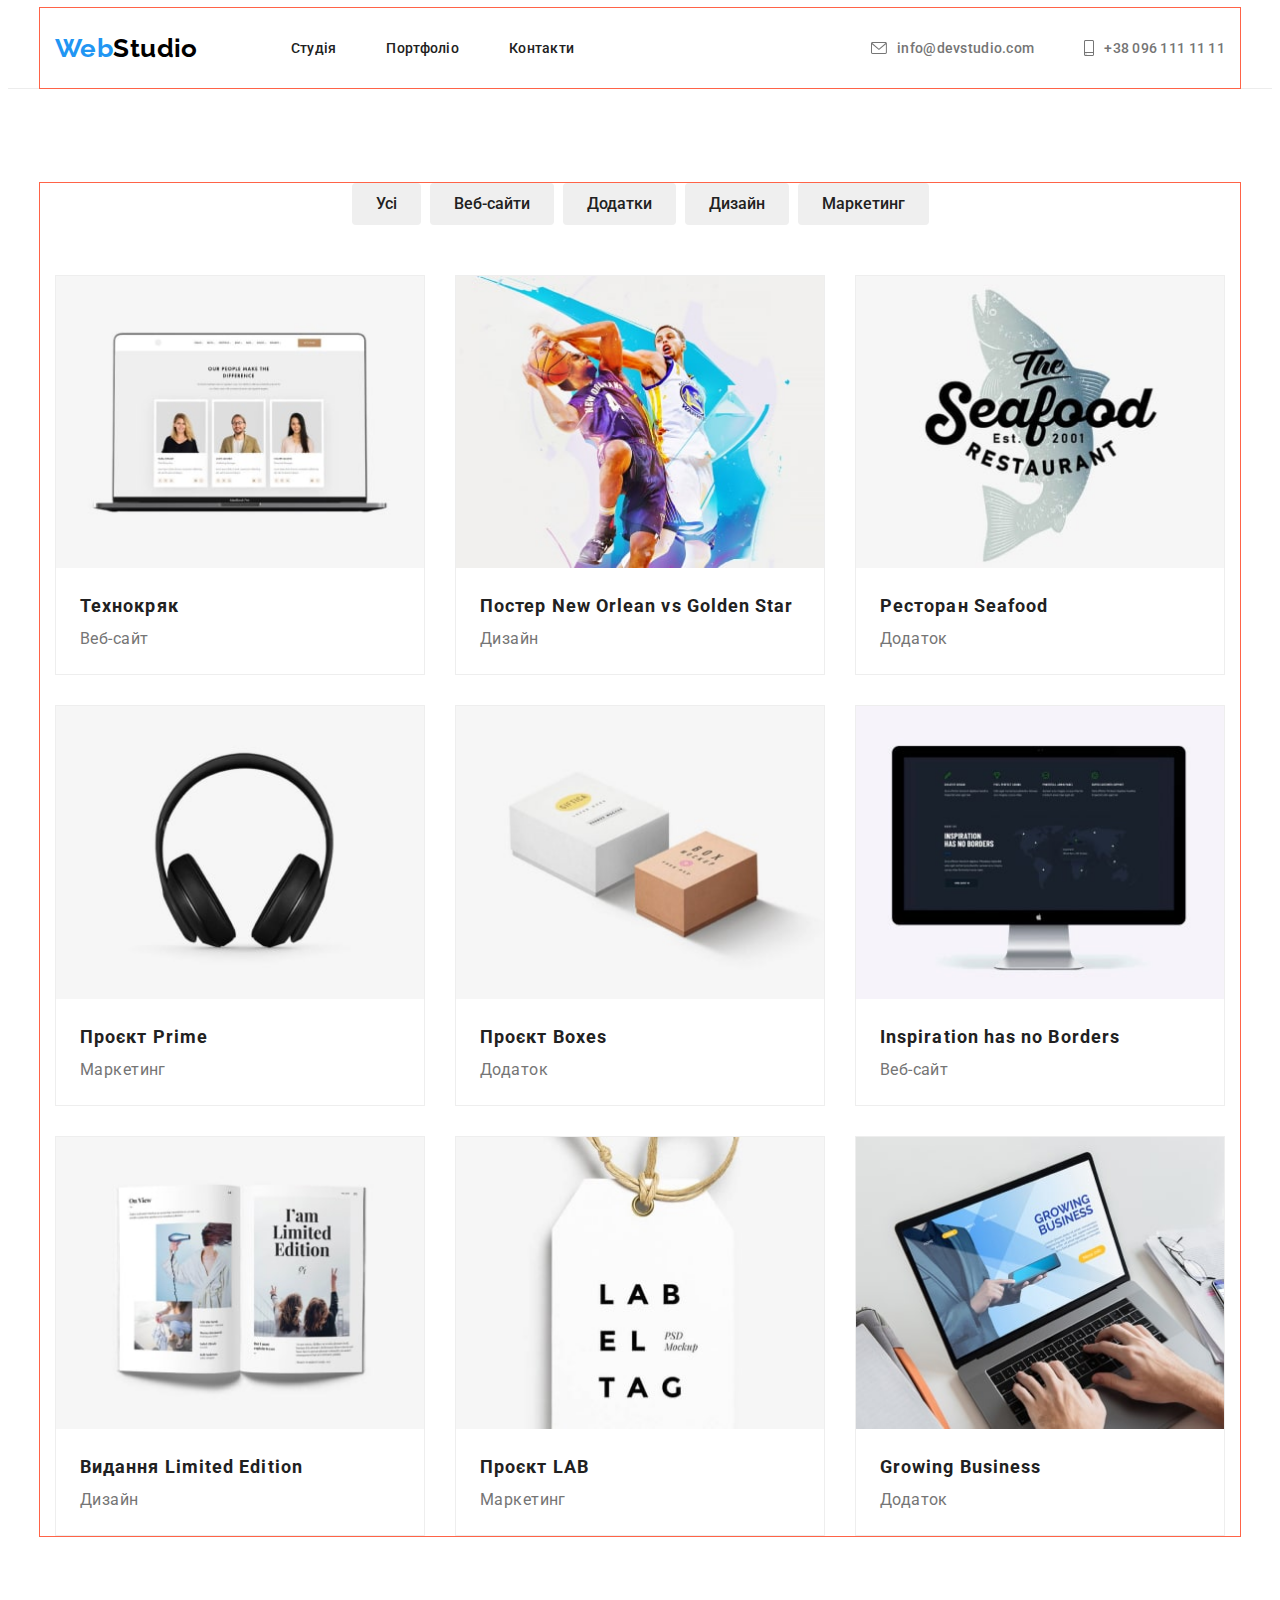
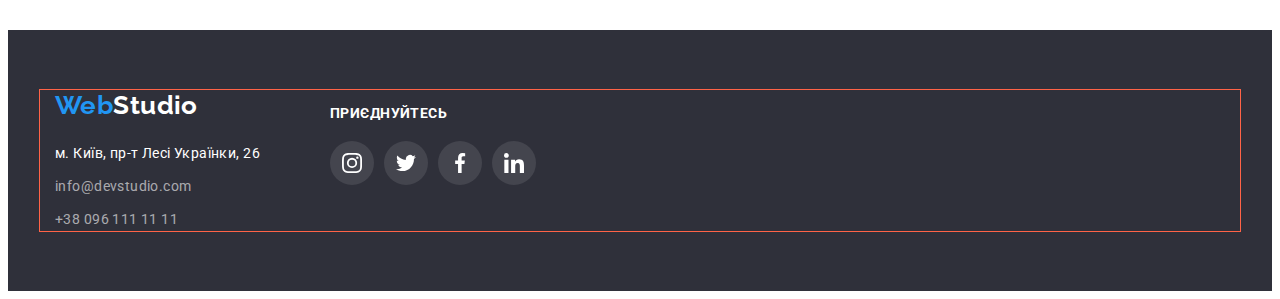
==== Portfolio.html @ 706e099c "add-hw5" ====
<!DOCTYPE html>
<html lang="uk">
  <head>
    <meta charset="UTF-8" />
    <meta http-equiv="X-UA-Compatible" content="IE=edge" />
    <meta name="viewport" content="width=<device-width>, initial-scale=1.0" />
    <title>WebStudio</title>

    <link rel="preconnect" href="https://fonts.googleapis.com" />
    <link rel="preconnect" href="https://fonts.gstatic.com" crossorigin />

    <link
      href="https://fonts.googleapis.com/css2?family=Raleway:wght@700&family=Roboto:wght@400;500;700;900&display=swap"
      rel="stylesheet"
    />
    <link
      rel="stylesheet"
      href="https://cdnjs.cloudflare.com/ajax/libs/modern-normalize/1.1.0/modern-normalize.min.css"
      integrity="sha512-wpPYUAdjBVSE4KJnH1VR1HeZfpl1ub8YT/NKx4PuQ5NmX2tKuGu6U/JRp5y+Y8XG2tV+wKQpNHVUX03MfMFn9Q=="
      crossorigin="anonymous"
      referrerpolicy="no-referrer"
    />

    <link rel="stylesheet" href="./css/style.css" />
  </head>
  <body>
    <header class="header">
      <div class="container header-container">
        <nav class="header-nav">
          <a class="header-logo link" href="./index.html"
            ><span class="logo-text">Web</span>Studio</a
          >

          <ul class="header-list list">
            <li class="header-item">
              <a class="header-link link current" href="./index.html">Студія</a>
            </li>
            <li class="header-item">
              <a class="header-link link" href="./Portfolio.html">Портфоліо</a>
            </li>
            <li class="header-item">
              <a class="header-link link" href="">Контакти</a>
            </li>
          </ul>
        </nav>

        <ul class="header-list list">
          <li class="header-item">
            <a class="header-contact link" href="mailto:info@devstudio.com"
              ><svg class="header-contact-icon" width="16" height="12">
                <use
                  href="./images/icon/symbol-defs.svg#icon-envelope"
                ></use></svg
              >info@devstudio.com</a
            >
          </li>
          <li class="header-item">
            <a class="header-contact link" href="tel:+380961111111"
              ><svg class="header-contact-icon" width="10" height="16">
                <use
                  href="./images/icon/symbol-defs.svg#icon-smartphone"
                ></use></svg
              >+38 096 111 11 11</a
            >
          </li>
        </ul>
      </div>
    </header>

    <main>
      <section class="menu section">
        <div class="container">
          <!-- Скрити h1 -->
          <h1 class="visually-hidden">Меню портфоліо</h1>
          <ul class="menu-list list">
            <li class="menu-item">
              <button class="menu-btn btn" type="button">Усі</button>
            </li>
            <li class="menu-item">
              <button class="menu-btn btn" type="button">Веб-сайти</button>
            </li>
            <li class="menu-item">
              <button class="menu-btn btn" type="button">Додатки</button>
            </li>
            <li class="menu-item">
              <button class="menu-btn btn" type="button">Дизайн</button>
            </li>
            <li class="menu-item">
              <button class="menu-btn btn" type="button">Маркетинг</button>
            </li>
          </ul>

          <ul class="project-list list">
            <li class="project-item">
              <a class="project-link link" href=""
                ><img
                  src="./images/website_1.jpg"
                  alt="Веб-сайт"
                  width="370"
                  height="294"
                />
                <div class="project-desc">
                  <h2 class="project-title">Технокряк</h2>
                  <p class="project-text">Веб-сайт</p>
                </div></a
              >
            </li>
            <li class="project-item">
              <a class="project-link link" href=""
                ><img
                  src="./images/design_1.jpg"
                  alt="Дизайн"
                  width="370"
                  height="294"
                />
                <div class="project-desc">
                  <h2 class="project-title">
                    Постер <span lang="en">New Orlean vs Golden Star</span>
                  </h2>
                  <p class="project-text">Дизайн</p>
                </div></a
              >
            </li>
            <li class="project-item">
              <a class="project-link link" href=""
                ><img
                  src="./images/addition_1.jpg"
                  alt="Додаток"
                  width="370"
                  height="294"
                />
                <div class="project-desc">
                  <h2 class="project-title">
                    Ресторан <span lang="en">Seafood</span>
                  </h2>
                  <p class="project-text">Додаток</p>
                </div></a
              >
            </li>
            <li class="project-item">
              <a class="project-link link" href=""
                ><img
                  src="./images/marketing_1.jpg"
                  alt="Маркетинг"
                  width="370"
                  height="294"
                />
                <div class="project-desc">
                  <h2 class="project-title">
                    Проєкт <span lang="en">Prime</span>
                  </h2>
                  <p class="project-text">Маркетинг</p>
                </div></a
              >
            </li>
            <li class="project-item">
              <a class="project-link link" href=""
                ><img
                  src="./images/addition_2.jpg"
                  alt="Додаток"
                  width="370"
                  height="294"
                />
                <div class="project-desc">
                  <h2 class="project-title">
                    Проєкт <span lang="en">Boxes</span>
                  </h2>
                  <p class="project-text">Додаток</p>
                </div></a
              >
            </li>
            <li class="project-item">
              <a class="project-link link" href=""
                ><img
                  src="./images/website_2.jpg"
                  alt="Веб-сайт"
                  width="370"
                  height="294"
                />
                <div class="project-desc">
                  <h2 class="project-title" lang="en">
                    Inspiration has no Borders
                  </h2>
                  <p class="project-text">Веб-сайт</p>
                </div></a
              >
            </li>
            <li class="project-item">
              <a class="project-link link" href=""
                ><img
                  src="./images/design_2.jpg"
                  alt="Дизайн"
                  width="370"
                  height="294"
                />
                <div class="project-desc">
                  <h2 class="project-title">
                    Видання <span lang="en">Limited Edition</span>
                  </h2>
                  <p class="project-text">Дизайн</p>
                </div></a
              >
            </li>
            <li class="project-item">
              <a class="project-link link" href=""
                ><img
                  src="./images/marketing_2.jpg"
                  alt="Маркетинг"
                  width="370"
                  height="294"
                />
                <div class="project-desc">
                  <h2 class="project-title">
                    Проєкт <span lang="en">LAB</span>
                  </h2>
                  <p class="project-text">Маркетинг</p>
                </div></a
              >
            </li>
            <li class="project-item">
              <a class="project-link link" href=""
                ><img
                  src="./images/addition_3.jpg"
                  alt="Додаток"
                  width="370"
                  height="294"
                />
                <div class="project-desc">
                  <h2 class="project-title" lang="en">Growing Business</h2>
                  <p class="project-text">Додаток</p>
                </div></a
              >
            </li>
          </ul>
        </div>
      </section>
    </main>

    <footer class="footer">
      <div class="container container-info">
        <div class="info">
          <a class="footer-logo link" href="./index.html"
            ><samp class="footer-text">Web</samp>Studio</a
          >
          <address class="footer-address">
            <ul class="footer-list list">
              <li class="footer-item">
                <a
                  class="footer-adr link"
                  href="https://goo.gl/maps/vTUk4ENbGue3DVL86"
                  target="_blank"
                  rel="noopenet noreferrer nofollow"
                  >м. Київ, пр-т Лесі Українки, 26</a
                >
              </li>
              <li class="footer-item">
                <a class="footer-contact link" href="mailto:info@devstudio.com"
                  >info@devstudio.com</a
                >
              </li>
              <li class="footer-item">
                <a class="footer-contact link" href="tel:+380961111111"
                  >+38 096 111 11 11</a
                >
              </li>
            </ul>
          </address>
        </div>

        <div class="join">
          <h2 class="footer-join">Приєднуйтесь</h2>
          <ul class="footer-join-list list">
            <li class="footer-join-item">
              <a class="footer-join-link" href=""
                ><svg class="footer-join-icon" width="20" height="20">
                  <use
                    href="./images/icon/symbol-defs.svg#icon-instagram"
                  ></use></svg
              ></a>
            </li>
            <li>
              <a class="footer-join-link" href=""
                ><svg class="footer-join-icon" width="20" height="20">
                  <use
                    href="./images/icon/symbol-defs.svg#icon-twitter"
                  ></use></svg
              ></a>
            </li>
            <li>
              <a class="footer-join-link" href=""
                ><svg class="footer-join-icon" width="20" height="20">
                  <use
                    href="./images/icon/symbol-defs.svg#icon-facebook"
                  ></use></svg
              ></a>
            </li>
            <li>
              <a class="footer-join-link" href=""
                ><svg class="footer-join-icon" width="20" height="20">
                  <use
                    href="./images/icon/symbol-defs.svg#icon-linkedin"
                  ></use></svg
              ></a>
            </li>
          </ul>
        </div>
      </div>
    </footer>
  </body>
</html>
---- css/style.css ----
:root {
  --main-font: "Raleway", sans-serif;
  --second-font: "Roboto", sans-serif;
  --main-color: #ffffff;
  --main-title-color: #212121;
  --accent-color: #2196f3;
  --second-color: #757575;
}

body {
  font-family: var(--second-font);
  font-size: 14px;
  letter-spacing: 0.03em;
  color: var(--main-title-color);
  background-color: var(--main-color);
}

/* reset */
html {
  box-sizing: border-box;
}
*,
*::after,
*::before {
  box-sizing: inherit;
}
/* Стили для обнуления верхних отступов у элементов */
h1,
h2,
h3,
h4,
h5,
h6,
p {
  margin: 0;
}
/* Класс для обнуления базовых свойств у списков (ul) */
.list {
  list-style: none;
  padding-left: 0;
  margin: 0;
}
/* Класс для обнуления базовых свойств у ссылок */
.link {
  text-decoration: none;
  color: inherit;
}
/* Свойства для корректного отображения картинок */
img {
  display: block;
  max-width: 100%;
  height: auto;
}
/* Свойства для обнуления курсива у address */
address {
  font-style: normal;
}

.container {
  width: 1200px;
  margin: 0 auto;
  padding: 0 15px;
  outline: 1px solid tomato;
}
.section {
  padding-top: 94px;
  padding-bottom: 94px;
}

.list {
  list-style: none;
}
.link {
  text-decoration: none;
}

/* HEADER */
.header {
  border-bottom: 1px solid #ececec;
}

.header-container,
.header-nav,
.header-list {
  display: flex;
  align-items: center;
}
.header-nav {
  margin-right: auto;
}

.header-logo {
  font-family: var(--main-font);
  font-weight: 700;
  font-size: 26px;
  line-height: calc(31 / 26);
  color: #000000;
  display: block;
  margin-right: 93px;
}

.logo-text {
  font-family: var(--main-font);
  font-weight: 700;
  font-size: 26px;
  line-height: calc(31 / 26);
  color: var(--accent-color);
}

.header-list {
  gap: 50px;
}

.header-link .current {
  color: var(--accent-color);
}

.header-list .header-contact {
  display: flex;
  align-items: center;
  gap: 10px;
}

.header-link,
.header-contact {
  font-weight: 500;
  line-height: calc(16 / 14);
  letter-spacing: 0.02em;
  color: var(--main-title-color);
  display: block;
  padding-top: 32px;
  padding-bottom: 32px;
}

.header-item {
}
.header-link:hover,
.header-link:focus,
.header-contact:hover,
.haeder-contact:focus,
.header-contact-icon:hover,
.header-contact-icon:focus {
  color: var(--accent-color);
}

.header-contact-icon {
  fill: currentColor;
}

.header-link {
}

.header-contact {
  color: var(--second-color);
}

/* HERO */
.hero {
  background-color: #2f303a;
  background-image: linear-gradient(
      rgba(47, 48, 58, 0.4),
      rgba(47, 48, 58, 0.4)
    ),
    url(../images/office.jpg);
  background-repeat: no-repeat;
  background-position: center;
  background-size: cover;
  max-width: 1600px;
  font-family: var(--second-font);
  padding-bottom: 200px;
  padding-top: 200px;
  margin: 0 auto;
  text-align: center;
}
.hero-title {
  display: flex;
  font-weight: 900;
  font-size: 44px;
  line-height: calc(60 / 44);
  text-align: center;
  letter-spacing: 0.06em;
  text-transform: uppercase;
  width: 696px;
  justify-content: center;
  margin-bottom: 30px;
  margin-left: auto;
  margin-right: auto;
  color: var(--main-color);
}

.hero-btn {
  font-weight: 700;
  font-size: 16px;
  line-height: calc(30 / 16);

  letter-spacing: 0.06em;
  box-shadow: 0px 4px 4px rgba(0, 0, 0, 0.15);
  border-radius: 4px;
  padding: 10px 32px;
  border: 0;
  color: var(--main-color);
  background-color: var(--accent-color);
}

.btn:hover,
.btn.focus {
}

/* ПЕРЕВАГИ */

.visually-hidden {
  position: absolute;
  white-space: nowrap;
  width: 1px;
  height: 1px;
  overflow: hidden;
  border: 0;
  padding: 0;
  clip: rect(0 0 0 0);
  clip-path: inset(50%);
  margin: -1px;
}

.work-list {
  display: flex;
  flex-wrap: wrap;
  gap: 30px;
}

.work-item {
}

.icon-antenna,
.icon-clock,
.icon-diagram,
.icon-astronaut {
  width: 70px;
  height: 70px;
}

.icon-svg {
  /* display: block;
  content: "";
  width: 270px; */
  height: 120px;
  background-color: #f5f4fa;
  border-radius: 4px;
  background-size: contain;
  background-repeat: no-repeat;
  background-position: center;
  margin-bottom: 30px;
  display: flex;
  align-items: center;
  justify-content: center;
}

.work-title {
  font-size: 14px;
  line-height: calc(16 / 14);
  text-transform: uppercase;
  margin-bottom: 10px;
}

.work-text {
  line-height: calc(24 / 14);
  color: var(--second-color);
  width: 270px;
}

/* ABOUT */

.about {
  padding-top: 0px;
}
.section-title {
  font-size: 36px;
  line-height: calc(42 / 36);
  text-align: center;
  margin-bottom: 50px;
}
.about-list {
  display: flex;
  justify-content: space-between;
}

.about-item {
}

/* TEAM */

.team {
  background: #f5f4fa;
}

.section-title {
  margin-bottom: 50px;
}

.team-list {
  display: flex;
  justify-content: space-between;
}

.team-item {
  background: var(--main-color);
  box-shadow: 0px 1px 3px rgba(0, 0, 0, 0.12), 0px 1px 1px rgba(0, 0, 0, 0.14),
    0px 2px 1px rgba(0, 0, 0, 0.2);
  border-radius: 0px 0px 4px 4px;
}

.team-text {
  padding-top: 30px;
  padding-bottom: 30px;
}

.team-name {
  font-weight: 500;
  font-size: 16px;
  line-height: calc(19 / 16);
  text-align: center;
  color: var(--main-title-color);
  margin-bottom: 10px;
}
.team-position {
  font-size: 16px;
  line-height: calc(19 / 16);
  text-align: center;
  color: var(--second-color);
  margin-bottom: 16px;
}

.team-soc-list {
  display: flex;
  justify-content: center;
  gap: 10px;
}

.team-soc-link {
  width: 44px;
  height: 44px;
  border-radius: 50%;
  display: flex;
  align-items: center;
  justify-content: center;
  color: #afb1b8;
}

.team-soc-icon {
  fill: currentColor;
}

.team-soc-link:hover,
.team-soc-link:focus {
  background-color: var(--accent-color);
  color: var(--main-color);
}

.team-soc-link:hover,
.team-soc-icon,
.team-soc-link:focus .team-soc-icon {
  fill: currentColor;
}

/* CLIENTS */

.clients {
  background-color: var(--main-color);
}

.clients-list {
  display: flex;
  justify-content: space-between;
}

.clients-item {
  width: 170px;
  height: 92px;
}
.clients-link {
  display: flex;
  align-items: center;
  justify-content: center;
  width: 100%;
  height: 100%;
  border: 1px solid #afb1b8;
  border-radius: 4px;
  color: #afb1b8;
}
.clients-icon {
  fill: currentColor;
}

.clients-icon:hover,
.clients-icon:focus {
  fill: var(--accent-color);
}

/* MENU */
.menu {
  font-family: var(--second-font);
}
.visually-hidden {
}
.menu-list {
  display: flex;
  justify-content: center;
  margin-bottom: 50px;
}

.menu-item:not(:last-child) {
  margin-right: 9px;
}
.menu-btn {
  cursor: pointer;
  font-family: var(--second-font);
  font-weight: 500;
  font-size: 16px;
  line-height: calc(26 / 16);
  text-align: center;
  color: var(--main-title-color);
  border-radius: 4px;
  gap: 8px;
  border-color: transparent;
  padding: 6px 22px;
}

.btn:hover,
.btn.focus {
  color: var(--main-color);
  background-color: var(--accent-color);
  box-shadow: 0px 3px 1px rgba(0, 0, 0, 0.1), 0px 1px 2px rgba(0, 0, 0, 0.08),
    0px 2px 2px rgba(0, 0, 0, 0.12);
}

/* PROJECT */

.project {
  font-family: var(--second-font);
}
.visually-hidden {
}
.project-list {
  display: flex;
  flex-wrap: wrap;
}
.list {
}
.project-item {
  width: calc((100% - 60px) / 3);
  margin-right: 30px;
  margin-bottom: 30px;
  border: 1px solid #eeeeee;
}

.project-item:nth-child(3n) {
  margin-right: 0;
}

.project-item:nth-last-child(-n + 3) {
  margin-bottom: 0;
}

.project-item:hover,
.project-item:focus {
  box-shadow: 0px 1px 1px rgba(0, 0, 0, 0.12), 0px 4px 4px rgba(0, 0, 0, 0.06),
    1px 4px 6px rgba(0, 0, 0, 0.16);
}
.link {
}

.project-desc {
  padding: 20px 24px;
}

.project-title {
  font-size: 18px;
  line-height: calc(36 / 18);
  letter-spacing: 0.06em;
  color: var(--main-title-color);
}
.project-text {
  font-size: 16px;
  line-height: calc(30 / 16);
  color: var(--second-color);
}

/* FOOTER */

.footer {
  background-color: #2f303a;
  padding-top: 60px;
  padding-bottom: 60px;
}

.container-info {
  display: flex;
}

.info,
.join {
  display: block;
  align-items: center;
  justify-content: start;
}
.info {
  margin-right: 70px;
}

.footer-logo {
  font-family: var(--main-font);
  font-weight: 700;
  font-size: 26px;
  display: block;
  line-height: calc(31 / 26);
  color: var(--main-color);
  margin-bottom: 20px;
}
.footer-text {
  font-family: var(--main-font);
  font-weight: 700;
  font-size: 26px;
  line-height: calc(31 / 26);
  color: var(--accent-color);
}
.footer-address {
  font-family: var(--second-font);
  font-style: normal;
}
.footer-list {
  display: flex;
  flex-direction: column;
  gap: 9px;
}

.footer-item {
}

.footer-contact:hover,
.footer-contact:focus {
  color: var(--accent-color);
}

.footer-adr {
  line-height: calc(24 / 14);
  color: var(--main-color);
}
.footer-contact {
  line-height: calc(24 / 14);
  color: rgba(255, 255, 255, 0.6);
}

.footer-join {
  font-size: 14px;
  line-height: calc(16 / 14);
  letter-spacing: 0.03em;
  text-transform: uppercase;
  /* justify-content: center; */
  color: var(--main-color);
  margin-top: 15px;
  margin-bottom: 20px;
}

.footer-join-list {
  display: flex;
  justify-content: center;
  gap: 10px;
}

.footer-join-link {
  width: 44px;
  height: 44px;
  border-radius: 50%;
  display: flex;
  align-items: center;
  justify-content: center;
  background-color: rgba(255, 255, 255, 0.1);
  fill: var(--main-color);
}

.footer-join-link:hover,
.footer-join-link:focus {
  background-color: var(--accent-color);
  fill: var(--main-color);
}

.footer-join-link:hover,
.footer-join-icon,
.footer-join-link:focus .footer-join-icon {
  color: var(--main-color);
}
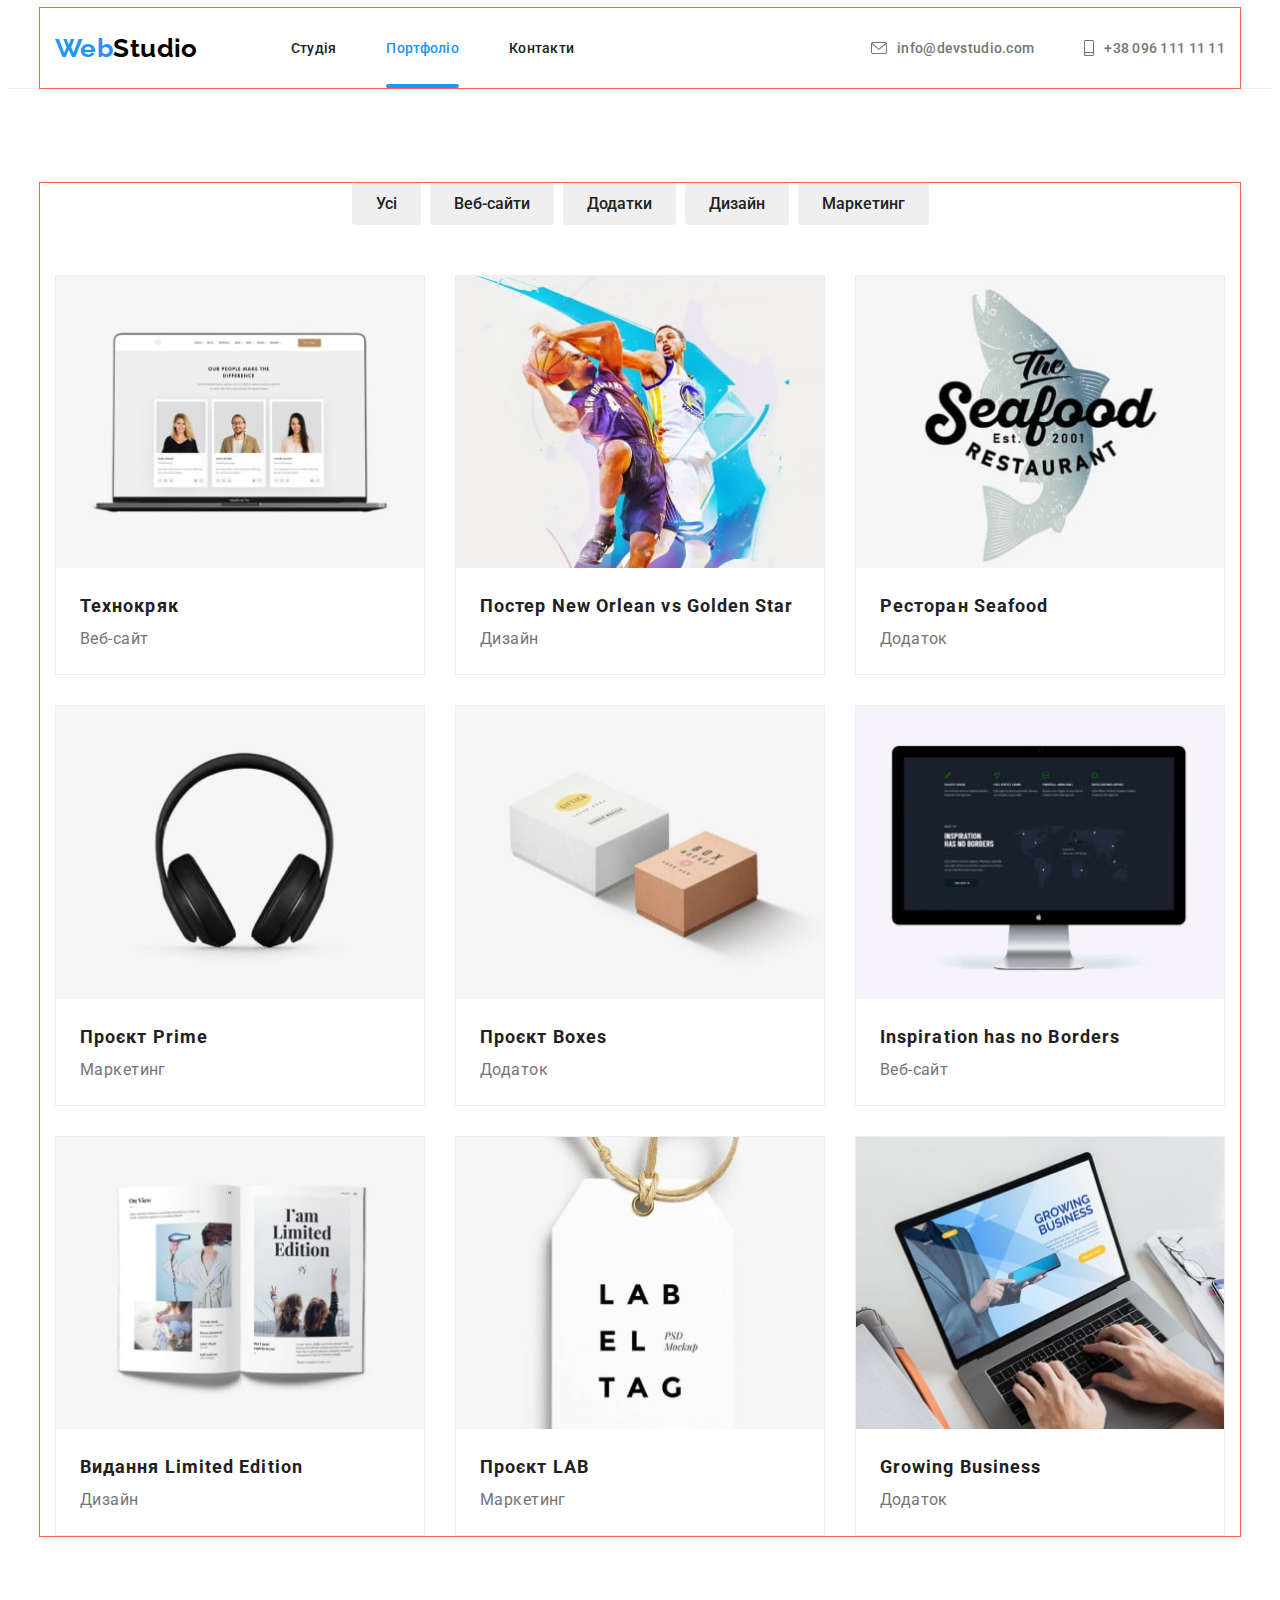
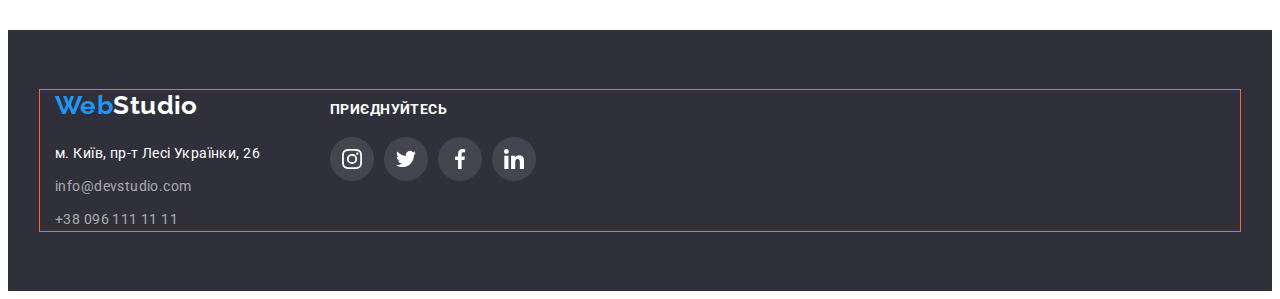
==== commit 6464a95f: "add-modal" ====
--- a/Portfolio.html
+++ b/Portfolio.html
@@ -21,6 +21,12 @@
       referrerpolicy="no-referrer"
     />
 
+    <link
+      rel="stylesheet"
+      href="https://cdnjs.cloudflare.com/ajax/libs/animate.css/4.1.1/animate.min.css"
+    />
+    <link href="https://unpkg.com/aos@2.3.1/dist/aos.css" rel="stylesheet" />
+
     <link rel="stylesheet" href="./css/style.css" />
   </head>
   <body>
@@ -33,10 +39,12 @@
 
           <ul class="header-list list">
             <li class="header-item">
-              <a class="header-link link current" href="./index.html">Студія</a>
+              <a class="header-link link" href="./index.html">Студія</a>
             </li>
             <li class="header-item">
-              <a class="header-link link" href="./Portfolio.html">Портфоліо</a>
+              <a class="header-link link current" href="./Portfolio.html"
+                >Портфоліо</a
+              >
             </li>
             <li class="header-item">
               <a class="header-link link" href="">Контакти</a>
@@ -92,13 +100,21 @@
 
           <ul class="project-list list">
             <li class="project-item">
-              <a class="project-link link" href=""
-                ><img
-                  src="./images/website_1.jpg"
-                  alt="Веб-сайт"
-                  width="370"
-                  height="294"
-                />
+              <a class="project-link link" href="">
+                <div class="project-top-wrap">
+                  <img
+                    src="./images/website_1.jpg"
+                    alt="Веб-сайт"
+                    width="370"
+                    height="294"
+                  />
+                  <p class="project-to-text">
+                    Ресурс пропонує комплексні пропозиції з різним рівнем
+                    функціоналу та сервісів. Все це дозволить відвідувачу
+                    отримати вичерпні відомості про компанію чи приватну особу.
+                  </p>
+                </div>
+
                 <div class="project-desc">
                   <h2 class="project-title">Технокряк</h2>
                   <p class="project-text">Веб-сайт</p>
@@ -106,13 +122,20 @@
               >
             </li>
             <li class="project-item">
-              <a class="project-link link" href=""
-                ><img
-                  src="./images/design_1.jpg"
-                  alt="Дизайн"
-                  width="370"
-                  height="294"
-                />
+              <a class="project-link link" href="">
+                <div class="project-top-wrap">
+                  <img
+                    src="./images/design_1.jpg"
+                    alt="Дизайн"
+                    width="370"
+                    height="294"
+                  />
+                  <p class="project-to-text">
+                    Ресурс пропонує комплексні пропозиції з різним рівнем
+                    функціоналу та сервісів. Все це дозволить відвідувачу
+                    отримати вичерпні відомості про компанію чи приватну особу.
+                  </p>
+                </div>
                 <div class="project-desc">
                   <h2 class="project-title">
                     Постер <span lang="en">New Orlean vs Golden Star</span>
@@ -122,13 +145,20 @@
               >
             </li>
             <li class="project-item">
-              <a class="project-link link" href=""
-                ><img
-                  src="./images/addition_1.jpg"
-                  alt="Додаток"
-                  width="370"
-                  height="294"
-                />
+              <a class="project-link link" href="">
+                <div class="project-top-wrap">
+                  <img
+                    src="./images/addition_1.jpg"
+                    alt="Додаток"
+                    width="370"
+                    height="294"
+                  />
+                  <p class="project-to-text">
+                    Ресурс пропонує комплексні пропозиції з різним рівнем
+                    функціоналу та сервісів. Все це дозволить відвідувачу
+                    отримати вичерпні відомості про компанію чи приватну особу.
+                  </p>
+                </div>
                 <div class="project-desc">
                   <h2 class="project-title">
                     Ресторан <span lang="en">Seafood</span>
@@ -138,13 +168,20 @@
               >
             </li>
             <li class="project-item">
-              <a class="project-link link" href=""
-                ><img
-                  src="./images/marketing_1.jpg"
-                  alt="Маркетинг"
-                  width="370"
-                  height="294"
-                />
+              <a class="project-link link" href="">
+                <div class="project-top-wrap">
+                  <img
+                    src="./images/marketing_1.jpg"
+                    alt="Маркетинг"
+                    width="370"
+                    height="294"
+                  />
+                  <p class="project-to-text">
+                    Ресурс пропонує комплексні пропозиції з різним рівнем
+                    функціоналу та сервісів. Все це дозволить відвідувачу
+                    отримати вичерпні відомості про компанію чи приватну особу.
+                  </p>
+                </div>
                 <div class="project-desc">
                   <h2 class="project-title">
                     Проєкт <span lang="en">Prime</span>
@@ -154,13 +191,20 @@
               >
             </li>
             <li class="project-item">
-              <a class="project-link link" href=""
-                ><img
-                  src="./images/addition_2.jpg"
-                  alt="Додаток"
-                  width="370"
-                  height="294"
-                />
+              <a class="project-link link" href="">
+                <div class="project-top-wrap">
+                  <img
+                    src="./images/addition_2.jpg"
+                    alt="Додаток"
+                    width="370"
+                    height="294"
+                  />
+                  <p class="project-to-text">
+                    Ресурс пропонує комплексні пропозиції з різним рівнем
+                    функціоналу та сервісів. Все це дозволить відвідувачу
+                    отримати вичерпні відомості про компанію чи приватну особу.
+                  </p>
+                </div>
                 <div class="project-desc">
                   <h2 class="project-title">
                     Проєкт <span lang="en">Boxes</span>
@@ -170,13 +214,20 @@
               >
             </li>
             <li class="project-item">
-              <a class="project-link link" href=""
-                ><img
-                  src="./images/website_2.jpg"
-                  alt="Веб-сайт"
-                  width="370"
-                  height="294"
-                />
+              <a class="project-link link" href="">
+                <div class="project-top-wrap">
+                  <img
+                    src="./images/website_2.jpg"
+                    alt="Веб-сайт"
+                    width="370"
+                    height="294"
+                  />
+                  <p class="project-to-text">
+                    Ресурс пропонує комплексні пропозиції з різним рівнем
+                    функціоналу та сервісів. Все це дозволить відвідувачу
+                    отримати вичерпні відомості про компанію чи приватну особу.
+                  </p>
+                </div>
                 <div class="project-desc">
                   <h2 class="project-title" lang="en">
                     Inspiration has no Borders
@@ -186,13 +237,20 @@
               >
             </li>
             <li class="project-item">
-              <a class="project-link link" href=""
-                ><img
-                  src="./images/design_2.jpg"
-                  alt="Дизайн"
-                  width="370"
-                  height="294"
-                />
+              <a class="project-link link" href="">
+                <div class="project-top-wrap">
+                  <img
+                    src="./images/design_2.jpg"
+                    alt="Дизайн"
+                    width="370"
+                    height="294"
+                  />
+                  <p class="project-to-text">
+                    Ресурс пропонує комплексні пропозиції з різним рівнем
+                    функціоналу та сервісів. Все це дозволить відвідувачу
+                    отримати вичерпні відомості про компанію чи приватну особу.
+                  </p>
+                </div>
                 <div class="project-desc">
                   <h2 class="project-title">
                     Видання <span lang="en">Limited Edition</span>
@@ -202,13 +260,20 @@
               >
             </li>
             <li class="project-item">
-              <a class="project-link link" href=""
-                ><img
-                  src="./images/marketing_2.jpg"
-                  alt="Маркетинг"
-                  width="370"
-                  height="294"
-                />
+              <a class="project-link link" href="">
+                <div class="project-top-wrap">
+                  <img
+                    src="./images/marketing_2.jpg"
+                    alt="Маркетинг"
+                    width="370"
+                    height="294"
+                  />
+                  <p class="project-to-text">
+                    Ресурс пропонує комплексні пропозиції з різним рівнем
+                    функціоналу та сервісів. Все це дозволить відвідувачу
+                    отримати вичерпні відомості про компанію чи приватну особу.
+                  </p>
+                </div>
                 <div class="project-desc">
                   <h2 class="project-title">
                     Проєкт <span lang="en">LAB</span>
@@ -218,13 +283,20 @@
               >
             </li>
             <li class="project-item">
-              <a class="project-link link" href=""
-                ><img
-                  src="./images/addition_3.jpg"
-                  alt="Додаток"
-                  width="370"
-                  height="294"
-                />
+              <a class="project-link link" href="">
+                <div class="project-top-wrap">
+                  <img
+                    src="./images/addition_3.jpg"
+                    alt="Додаток"
+                    width="370"
+                    height="294"
+                  />
+                  <p class="project-to-text">
+                    Ресурс пропонує комплексні пропозиції з різним рівнем
+                    функціоналу та сервісів. Все це дозволить відвідувачу
+                    отримати вичерпні відомості про компанію чи приватну особу.
+                  </p>
+                </div>
                 <div class="project-desc">
                   <h2 class="project-title" lang="en">Growing Business</h2>
                   <p class="project-text">Додаток</p>
@@ -306,5 +378,10 @@
         </div>
       </div>
     </footer>
+    <script src="./js/modal.js"></script>
+    <script src="https://unpkg.com/aos@2.3.1/dist/aos.js"></script>
+    <script>
+      AOS.init();
+    </script>
   </body>
 </html>
--- a/css/style.css
+++ b/css/style.css
@@ -111,10 +111,6 @@
   gap: 50px;
 }
 
-.header-link .current {
-  color: var(--accent-color);
-}
-
 .header-list .header-contact {
   display: flex;
   align-items: center;
@@ -132,12 +128,18 @@
   padding-bottom: 32px;
 }
 
+.header-link,
+.header-contact,
+.header-contact-icon {
+  transition: color 250ms cubic-bezier(0.4, 0, 0.2, 1);
+}
+
 .header-item {
 }
 .header-link:hover,
 .header-link:focus,
 .header-contact:hover,
-.haeder-contact:focus,
+.header-contact:focus,
 .header-contact-icon:hover,
 .header-contact-icon:focus {
   color: var(--accent-color);
@@ -146,8 +148,22 @@
 .header-contact-icon {
   fill: currentColor;
 }
+.header-link.current::after {
+  content: "";
+  position: absolute;
+  bottom: 0;
+  left: 0;
+  width: 100%;
+  height: 4px;
+  background-color: var(--accent-color);
+  border-radius: 4px;
+}
+.current {
+  color: var(--accent-color);
+}
 
 .header-link {
+  position: relative;
 }
 
 .header-contact {
@@ -349,16 +365,15 @@
   fill: currentColor;
 }
 
+.team-soc-link {
+  transition: color 250ms cubic-bezier(0.4, 0, 0.2, 1),
+    background-color 250ms cubic-bezier(0.4, 0, 0.2, 1);
+}
+
 .team-soc-link:hover,
 .team-soc-link:focus {
   background-color: var(--accent-color);
   color: var(--main-color);
-}
-
-.team-soc-link:hover,
-.team-soc-icon,
-.team-soc-link:focus .team-soc-icon {
-  fill: currentColor;
 }
 
 /* CLIENTS */
@@ -390,9 +405,15 @@
   fill: currentColor;
 }
 
-.clients-icon:hover,
-.clients-icon:focus {
-  fill: var(--accent-color);
+.clients-link {
+  transition: color 250ms cubic-bezier(0.4, 0, 0.2, 1),
+    border 250ms cubic-bezier(0.4, 0, 0.2, 1);
+}
+
+.clients-link:hover,
+.clients-link:focus {
+  color: var(--accent-color);
+  border: 1px solid var(--accent-color);
 }
 
 /* MENU */
@@ -424,8 +445,14 @@
   padding: 6px 22px;
 }
 
+.btn {
+  transition: color 250ms cubic-bezier(0.4, 0, 0.2, 1),
+    background-color 250ms cubic-bezier(0.4, 0, 0.2, 1),
+    box-shadow 250ms cubic-bezier(0.4, 0, 0.2, 1);
+}
+
 .btn:hover,
-.btn.focus {
+.btn:focus {
   color: var(--main-color);
   background-color: var(--accent-color);
   box-shadow: 0px 3px 1px rgba(0, 0, 0, 0.1), 0px 1px 2px rgba(0, 0, 0, 0.08),
@@ -450,6 +477,8 @@
   margin-right: 30px;
   margin-bottom: 30px;
   border: 1px solid #eeeeee;
+
+  transition: box-shadow 250ms cubic-bezier(0.4, 0, 0.2, 1);
 }
 
 .project-item:nth-child(3n) {
@@ -465,7 +494,33 @@
   box-shadow: 0px 1px 1px rgba(0, 0, 0, 0.12), 0px 4px 4px rgba(0, 0, 0, 0.06),
     1px 4px 6px rgba(0, 0, 0, 0.16);
 }
+
 .link {
+}
+.project-item:hover .project-to-text {
+  transform: translateY(0);
+}
+
+.project-top-wrap {
+  position: relative;
+  overflow: hidden;
+}
+
+.project-to-text {
+  position: absolute;
+  top: 0;
+  left: 0;
+  font-weight: 400;
+  font-size: 18px;
+  line-height: calc(28 / 18);
+  letter-spacing: 0.03em;
+  color: var(--main-color);
+  background-color: rgba(33, 150, 243, 0.9);
+  padding: 63px 24px;
+  height: 100%;
+  transform: translateY(100%);
+  transition: transform 250ms cubic-bezier(0.4, 0, 0.2, 1);
+  overflow: auto;
 }
 
 .project-desc {
@@ -494,6 +549,7 @@
 
 .container-info {
   display: flex;
+  align-items: baseline;
 }
 
 .info,
@@ -535,6 +591,10 @@
 .footer-item {
 }
 
+.footer-contact {
+  transition: color 250ms cubic-bezier(0.4, 0, 0.2, 1);
+}
+
 .footer-contact:hover,
 .footer-contact:focus {
   color: var(--accent-color);
@@ -556,7 +616,6 @@
   text-transform: uppercase;
   /* justify-content: center; */
   color: var(--main-color);
-  margin-top: 15px;
   margin-bottom: 20px;
 }
 
@@ -577,6 +636,12 @@
   fill: var(--main-color);
 }
 
+.footer-join-link {
+  transition: color 250ms cubic-bezier(0.4, 0, 0.2, 1),
+    background-color 250ms cubic-bezier(0.4, 0, 0.2, 1),
+    fill 250ms cubic-bezier(0.4, 0, 0.2, 1);
+}
+
 .footer-join-link:hover,
 .footer-join-link:focus {
   background-color: var(--accent-color);
@@ -588,3 +653,52 @@
 .footer-join-link:focus .footer-join-icon {
   color: var(--main-color);
 }
+
+.backdrop {
+  position: fixed;
+  top: 0;
+  width: 100%;
+  height: 100%;
+  background-color: rgba(0, 0, 0, 0.2);
+  transition: opasity 250ms cubic-bezier(0.4, 0, 0.2, 1),
+    visibility 250ms cubic-bezier(0.4, 0, 0.2, 1);
+}
+
+.modal {
+  width: 528px;
+  min-height: 581px;
+  position: absolute;
+  left: 50%;
+  top: 50%;
+  background-color: var(--main-color);
+  box-shadow: 0px 1px 3px rgba(0, 0, 0, 0.12), 0px 1px 1px rgba(0, 0, 0, 0.14),
+    0px 2px 1px rgba(0, 0, 0, 0.2);
+  border-radius: 4px;
+  transform: translate(-50%, -50%) scale(1);
+  transition: transform 250ms cubic-bezier(0.4, 0, 0.2, 1);
+}
+.backdrop.is-hidden .modal {
+  transform: translate(-50%, -50%) scale(0);
+}
+
+.modal-btn {
+  position: absolute;
+  width: 30px;
+  height: 30px;
+  border-radius: 50%;
+  background-color: transparent;
+  border: 1px solid rgba(0, 0, 0, 0.1);
+  right: 10px;
+  top: 10px;
+  display: flex;
+  align-items: center;
+  justify-content: center;
+  padding: 0;
+  cursor: pointer;
+}
+
+.is-hidden {
+  opacity: 0;
+  visibility: hidden;
+  pointer-events: none;
+}
